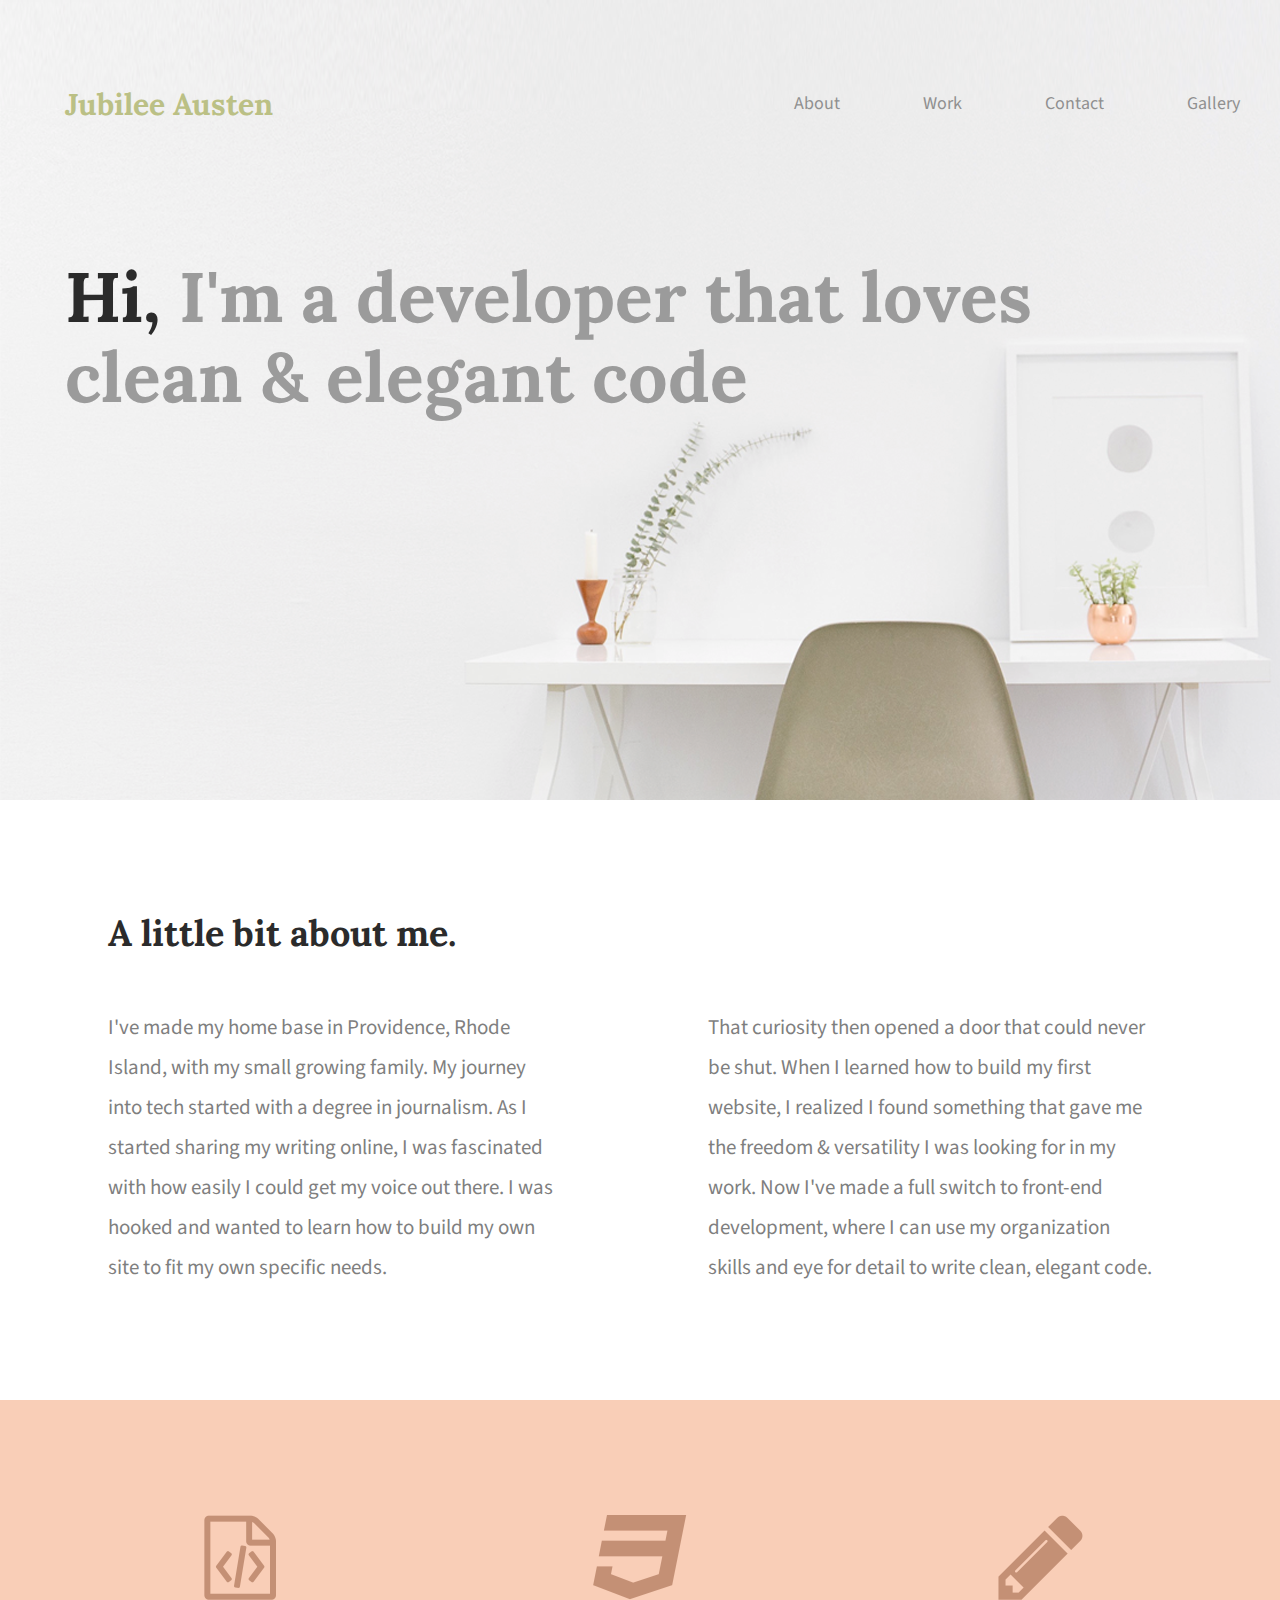
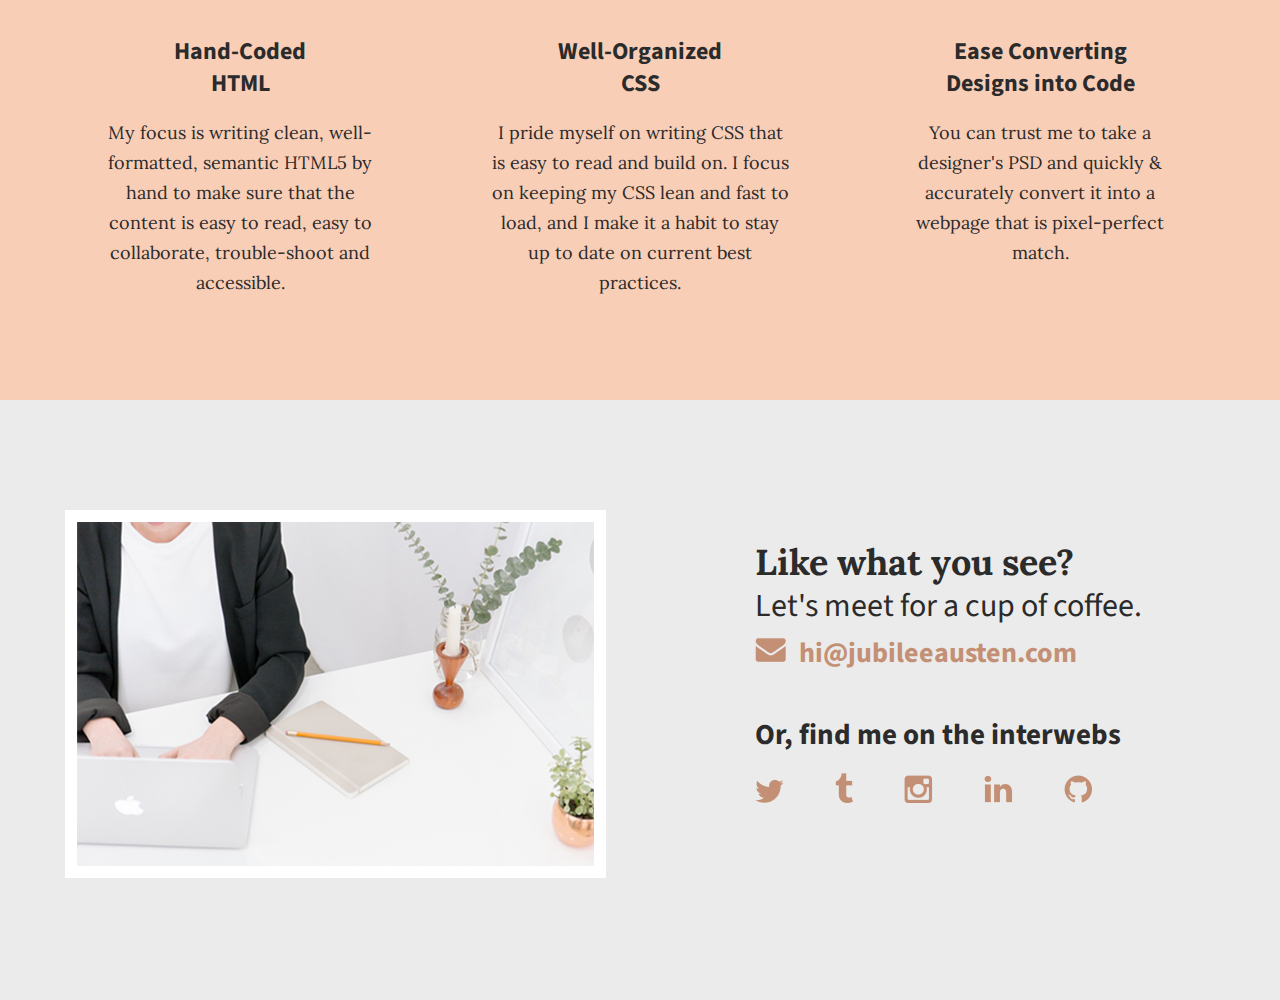
==== index.html @ 4a238ca2 "my first real commit" ====
<!DOCTYPE html>
<html lang="en">
<head>
    <meta charset="UTF-8">
    <meta name="viewport" content="width=device-width, initial-scale=1.0">
    <meta http-equiv="X-UA-Compatible" content="ie=edge">
    <title>Jubilee Austen | Portfolio</title>
    <link rel="stylesheet" href="css/normalize.css">
    <link rel="stylesheet" href="css/main.css">
    <link href='https://fonts.googleapis.com/css?family=Source+Sans+Pro:400,700' rel='stylesheet' type='text/css'>
    <link href="https://fonts.googleapis.com/css?family=Lora:400,700&display=swap" rel="stylesheet" type="text/css">
</head>
    <body>
        <header id="header">
                <div class="full-width">
                    <div class="half-width">
                        <h1>Jubilee Austen</h1>
                    </div>
                    <div class="half-width">
                        <nav class="nav">
                            <ul>
                                <li><a href="#about">About</a></li>
                                <li><a href="#work">Work</a></li>
                                <li><a href="#contact">Contact</a></li>
                                <li><a href="gallery/index.html">Gallery</a></li>
                            </ul>
                        </nav>
                    </div>
                    <h2><span>Hi,</span> I'm a developer that loves<br>clean & elegant code</h2>
                </div>
            </header>
            <main> 
                <section id="about">
                    <div class="full-width">
                            <h2>A little bit about me.</h2>
                        <div class="half-width">
                            <p>I've made my home base in Providence, 
                                Rhode Island, with my small growing family. 
                                My journey into tech started with a degree in journalism. As I started sharing my writing online, I was fascinated with how easily I could get my voice out there. I was hooked and wanted to learn 
                                how to build my own site to fit my own specific needs.</p>
                        </div>
                    <div class="half-width">
                        <p>
                        That curiosity then opened a door that could never be shut. 
                        When I learned how to build my first website, 
                        I realized I found something that gave me the freedom & versatility I was looking for in my work. 
                        Now I've made a full switch to front-end development, where I can use my organization skills and eye for detail to write clean, 
                        elegant code.
                        </p>
                    </div>    
                </div>
                </section>
        
                <section id="work">
                <div class="full-width">
                    <div class="third-width">
                        <img src="img/html-icon.png" alt="HTML Icon">
                        <h3>Hand-Coded<br>HTML</h3>
                        <p>My focus is writing clean, well-formatted, 
                            semantic HTML5 by hand to make sure that the content is easy to read, 
                            easy to collaborate, 
                            trouble-shoot and accessible.</p>
                    </div>
                    <div class="third-width">
                        <img src="img/css-icon.png" alt="CSS Icon">
                        <h3>Well-Organized<br>CSS</h3>
                        <p>I pride myself on writing CSS that is easy to read and build on. 
                            I focus on keeping my CSS lean and fast to load, 
                            and I make it a habit to stay up to date on current best practices.</p>
                    </div>
                    <div class="third-width">
                        <img src="img/pencil-icon.png" alt="Pencil Icon">
                        <h3>Ease Converting<br>Designs into Code</h3>
                        <p>You can trust me to take a designer's PSD 
                            and quickly & accurately convert it into a 
                            webpage that is pixel-perfect match.</p>
                    </div>
                </div>  
                </section>
        
                <footer id="contact">
                    <div class="full-width">
                        <div class="half-width">
                            <img src="img/contact-image.png" alt="Person at Laptop" id="contact-img">
                        </div>
                        <div id="contact-info" class="half-width">
                            <h2>Like what you see?</h2>
                            <h3 id="email-header">Let's meet for a cup of coffee.</h3>
                            <img id="envelope" src="img/envelope.png" alt="Envelope Icon">
                            <a href="maileto:hi@jubileeausten.com">hi@jubileeausten.com</a>
                            <h3 id="socialmedia-header">Or, find me on the interwebs</h3>
                            <ul>
                                <li><a href="https://twitter.com/" target="_blank"><img src="img/twitter.png" alt="Twitter Icon"></a></li>
                                <li><a href="https://www.tumblr.com/" target="_blank"><img src="img/tumblr.png" alt="Tumblr Icon"></a></li>
                                <li><a href="https://www.instagram.com/" target="_blank"><img src="img/instagram.png" alt="Instagram Icon"></a></li>
                                <li><a href="https://www.linkedin.com" target="_blank"><img src="img/linkedin.png" alt="LinkdIn Icon"></a></li>
                                <li><a href="https://www.github.com" target="_blank"><img src="img/github.png" alt="Github Icon"></a></li>
                            </ul>
                            
                        </div>
                    </div>
                </footer>
            </main>     
        </body>
    </html>
---- css/main.css ----
/* BASE STYLES */

body {
    font-family: 'Source Sans Pro', sans-serif;
    color: #2b2b2b;
}


#about, #work, #contact {
    height: 600px;
}

/* GRID */

.full-width {
    width: 1200px;
    margin: 0 auto;
}


.half-width {
    width: 600px;
    float: left;
}


.third-width {
    width: 400px;
    float: left;
}

/* HEADER SECTION */

header {
    height: 800px;
    background: url('../img/hero.png');
    background-size: cover;
}


header h1 { 
    padding: 65px 0 65px 25px;
    font-size: 30px;
    color: #bbc085;
    font-family: 'Lora', sans-serif;
}


nav {
    float: right; 
    padding: 75px  0px;
}


nav ul li{
    display: inline-block;
}


nav ul li a {
    text-transform: capitalize;
    text-decoration: none;
    font-size: 18px;
    color: #909090;
    padding-left: 80px; 
}



header h2 {
    width: 970px;
    clear: both;
    font-family: 'Lora', sans-serif;
    font-size: 70px;
    line-height: 80px;
    color: #9b9b9b;
    padding: 49px 0 20px 25px;
}


header h2 span {
    color: #2b2b2b;
}


/* ABOUT SECTION */

#about .full-width {
    padding: 80px 0;
}


#about h2 {
    font-family: 'Lora', serif;
    font-size: 36px;
    padding-left: 68px;
}


#about p {
    color: #7f7f7f;
    font-size: 21px;
    line-height: 40px;
    padding-left: 68px;
    padding-right: 87px;
}

/* WORK SECTION */

#work {
    background: #f9ceb7;
}


#work .full-width {
    padding: 115px 0;
    text-align: center;
 
    
}

#work img {
    padding-bottom: 30px;
}


#work h3 {
    font-size: 24px;
    line-height: 32px;
    margin: 0 auto;
    width: 398px;
    
}


#work p {
    font-family: 'Lora', serif;
    font-size: 18px;
    line-height: 30px;
    padding: 0 50px;
    color: #2b2b2b;
}

/* CONTACT SECTION */

#contact {
    background: #ebebeb;
}


#contact .full-width {
    padding: 110px 0;
}


#contact img#contact-img {
    margin-left: 25px;
    border: 12px solid #ffffff;
}


#contact h2, #contact #email-header, 
#contact #socialmedia-header, #contact ul {
    padding-left: 115px;
}


#contact #envelope {
    padding: 0 10px 0 115px;
}


#contact h2 {
    font-family: 'Lora', sans-serif;
    font-size: 36px;
    line-height: 44px;
}


#contact #email-header{
    font-size: 32px;
    font-weight: 400;
    line-height: 44px;
    margin: -30px 0 5px 0;
}


#contact #socialmedia-header {
    font-weight: 700;
    font-size:  29px;
    line-height: 44px;
    margin: 40px 0 0 0;
}


#contact a {
    text-decoration: none;
    color: #c49075;
    font-weight: 700;
    font-size: 28px;
}



#contact ul {
    list-style: none;
}


#contact ul li {
     display: inline-block;
}


#contact ul img {
    font-size: 32px;
    padding-right: 48px;
}

/* GALLERY LAYOUT */

#header-gallery {
    background: none;
    height: 210px;
    clear: both;
}
 #gallery {
   padding-left: 10px;
}

#gallery .tw-1 {
    background: url(../img/art-site.png);
    border-radius: 5px;
    background-size: contain;
    float: left;
    height: 300px;
    margin: 15px 49px;
    padding: -1px 26px;
    transition: all .5s ease-in-out;
}

#gallery .tw-1:hover  {
    -webkit-box-shadow: 10px 10px 24px 3px rgba(0,0,0,0.75);
    -moz-box-shadow: 10px 10px 24px 3px rgba(0,0,0,0.75);
    box-shadow: 10px 10px 24px 3px rgba(0,0,0,0.75);
} 


#gallery .tw-2 {
    background: url(../img/ecommerce-app.png);
    border-radius: 5px;
    background-size: contain;
    float: left;
    height: 300px;
    margin: 15px 49px;
    padding: -1px 26px;
    transition: all .5s ease-in-out;
}

#gallery .tw-2:hover  {
    -webkit-box-shadow: 10px 10px 24px 3px rgba(0,0,0,0.75);
    -moz-box-shadow: 10px 10px 24px 3px rgba(0,0,0,0.75);
    box-shadow: 10px 10px 24px 3px rgba(0,0,0,0.75);
} 

#gallery .tw-3 {
    background: url(../img/hobby-site.png);
    border-radius: 5px;
    background-size: contain;
    float: left;
    height: 300px;
    margin: 15px 49px;
    padding: -1px 26px;
    transition: all .5s ease-in-out;
}

#gallery .tw-3:hover  {
    -webkit-box-shadow: 10px 10px 24px 3px rgba(0,0,0,0.75);
    -moz-box-shadow: 10px 10px 24px 3px rgba(0,0,0,0.75);
    box-shadow: 10px 10px 24px 3px rgba(0,0,0,0.75);
}
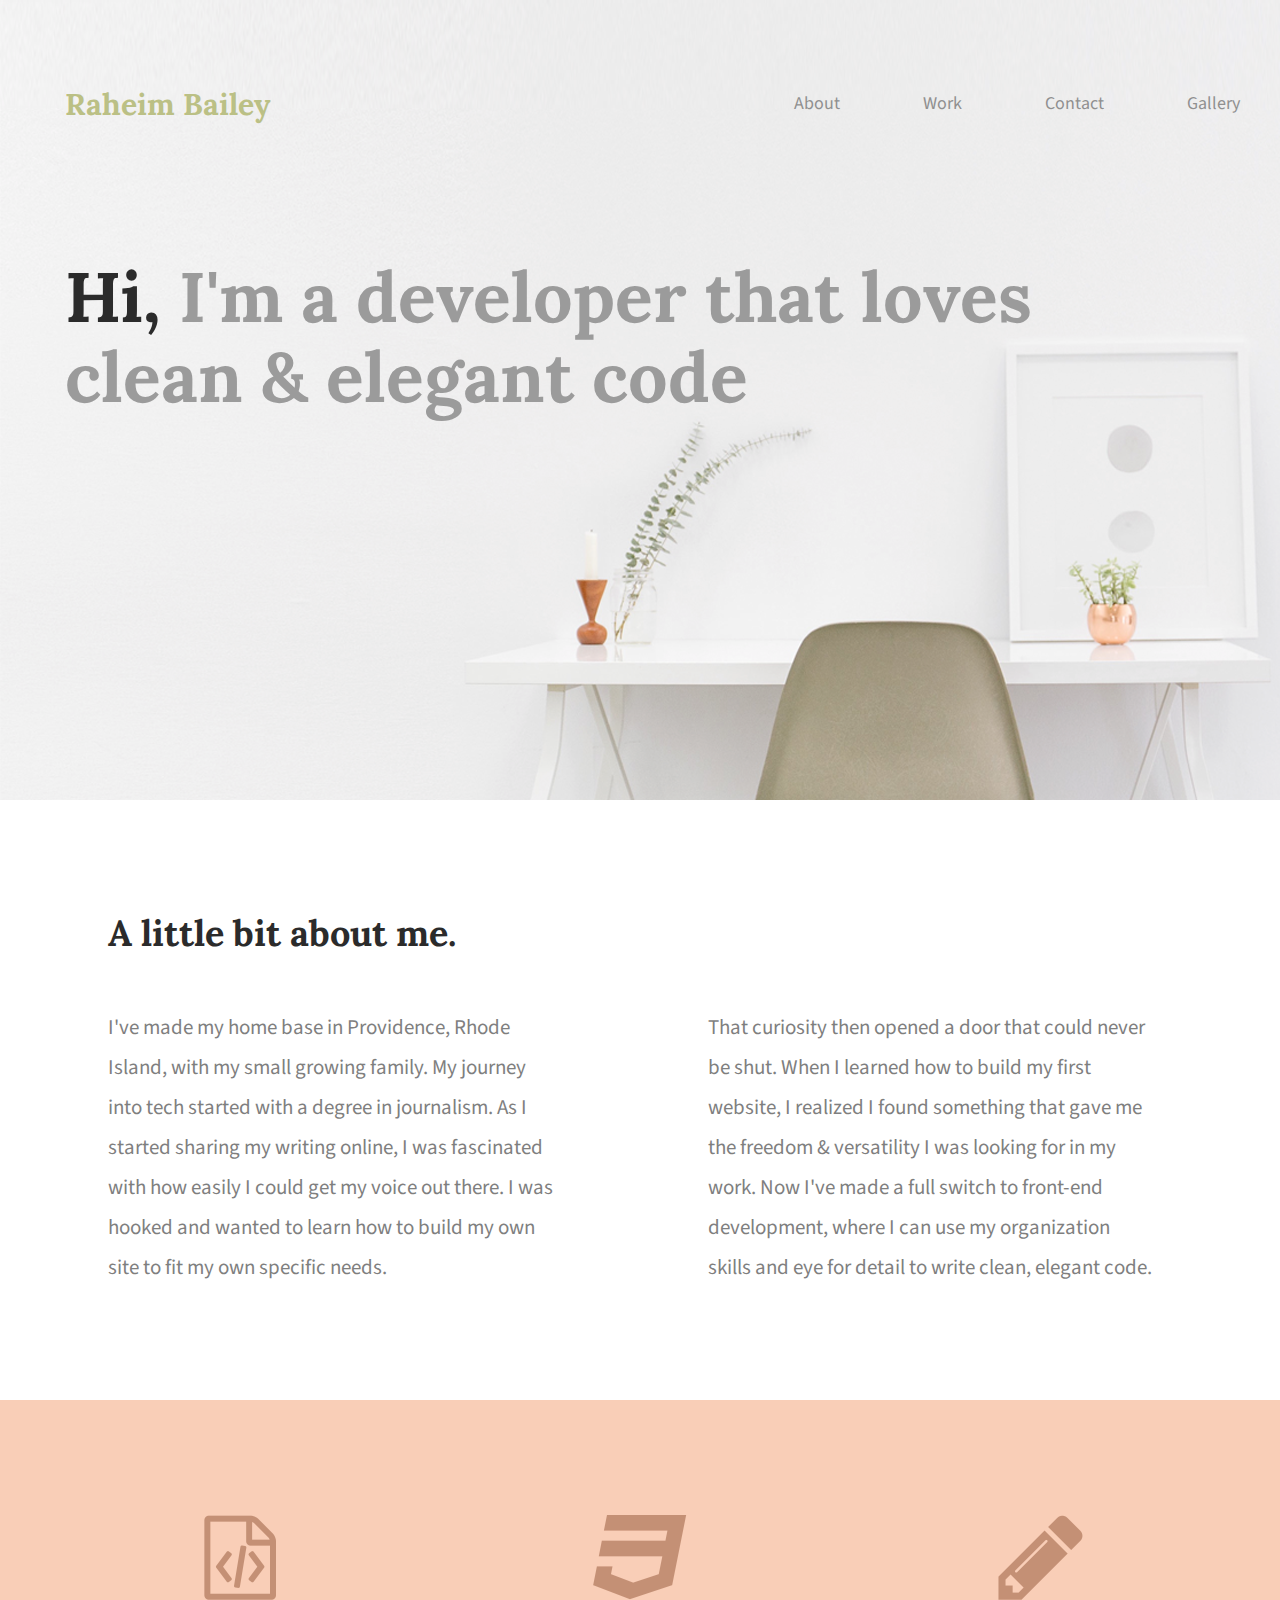
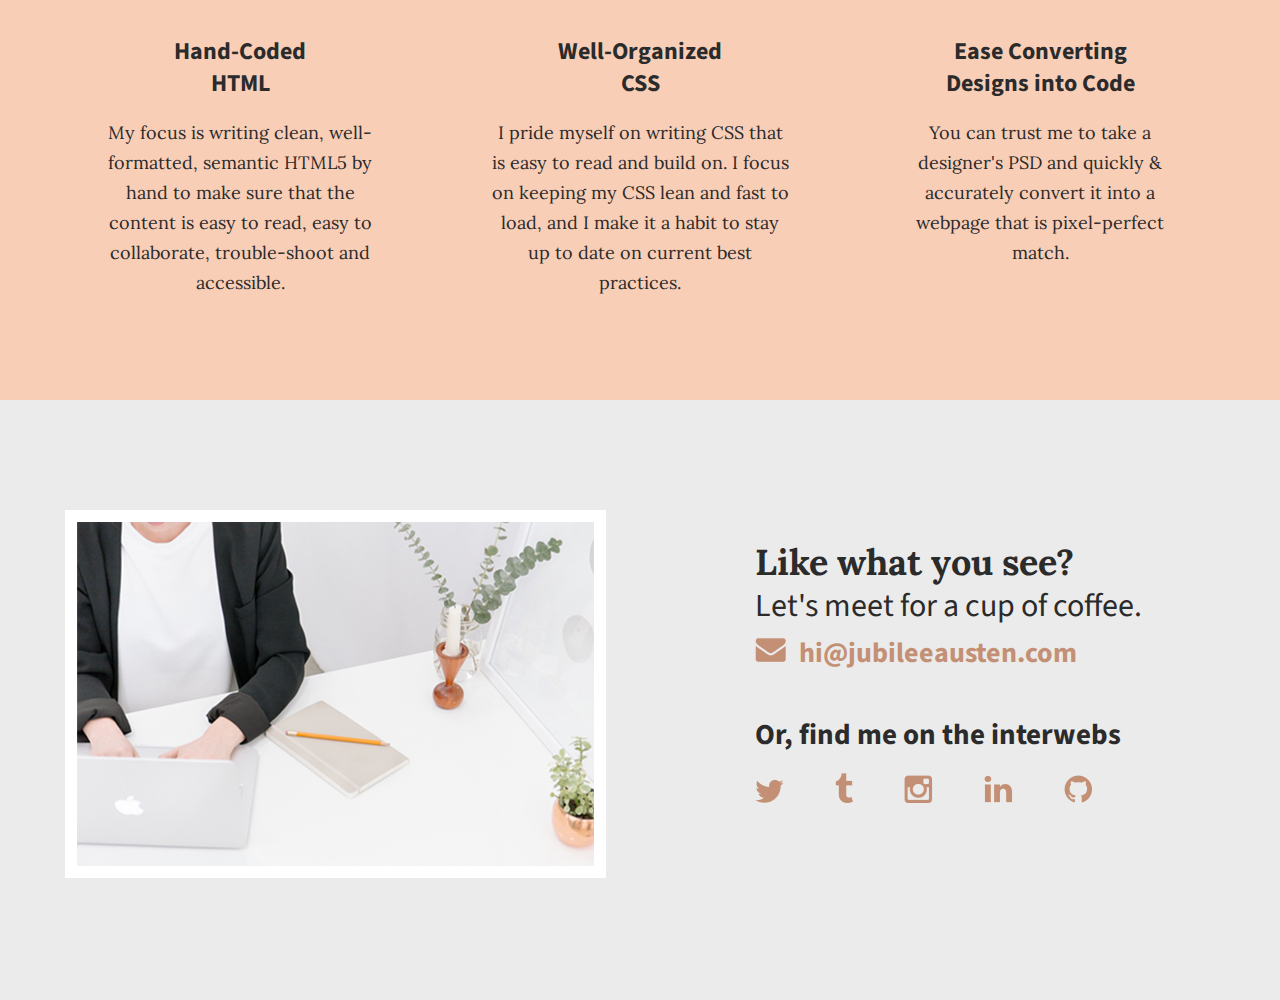
==== commit afd29a08: "changed title" ====
--- a/index.html
+++ b/index.html
@@ -14,7 +14,7 @@
         <header id="header">
                 <div class="full-width">
                     <div class="half-width">
-                        <h1>Jubilee Austen</h1>
+                        <h1>Raheim Bailey</h1>
                     </div>
                     <div class="half-width">
                         <nav class="nav">
--- a/css/main.css
+++ b/css/main.css
@@ -275,9 +275,9 @@
 }
 
 #gallery .tw-3:hover  {
-    -webkit-box-shadow: 10px 10px 24px 3px rgba(0,0,0,0.75);
-    -moz-box-shadow: 10px 10px 24px 3px rgba(0,0,0,0.75);
-    box-shadow: 10px 10px 24px 3px rgba(0,0,0,0.75);
+    -webkit-box-shadow: 10px 10px 24px 3px rgba(0,0,0,0.65);
+    -moz-box-shadow: 10px 10px 24px 3px rgba(0,0,0,0.65);
+    box-shadow: 10px 10px 24px 3px rgba(0,0,0,0.65);
 } 
 
 
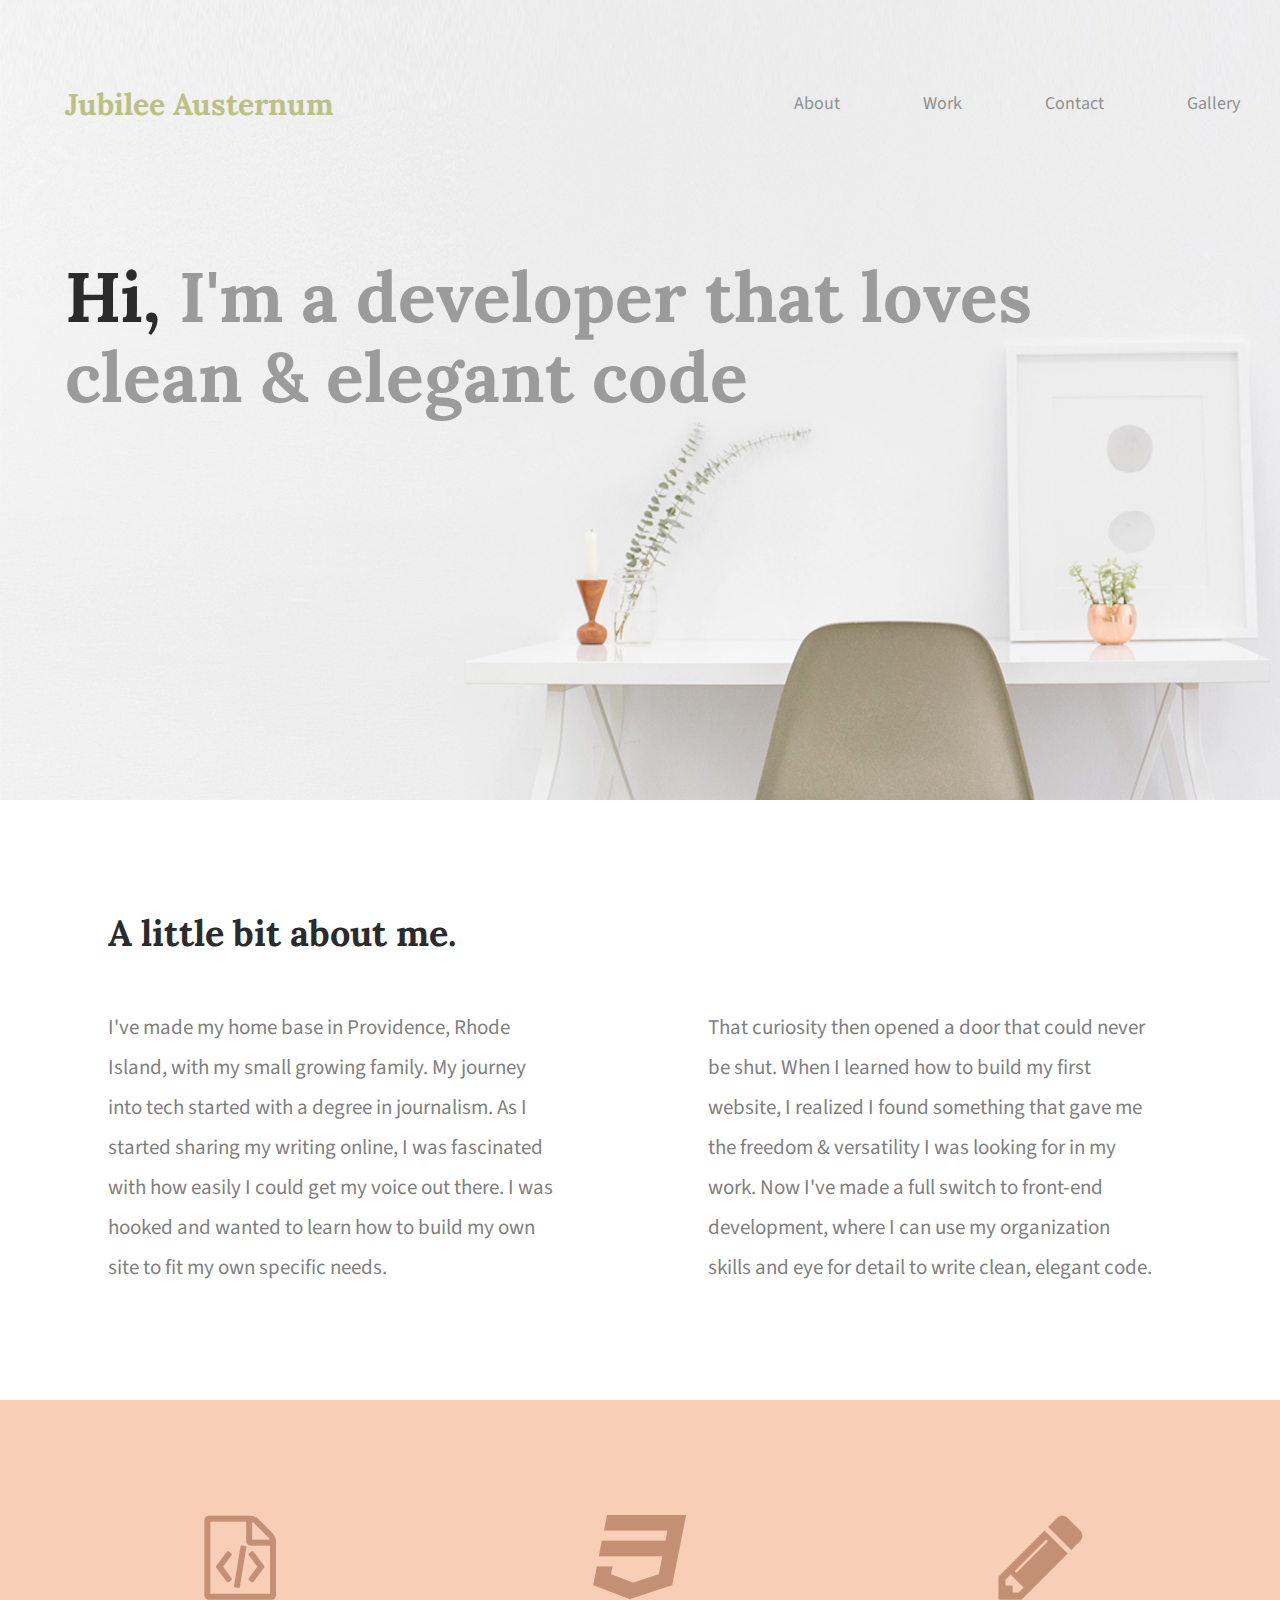
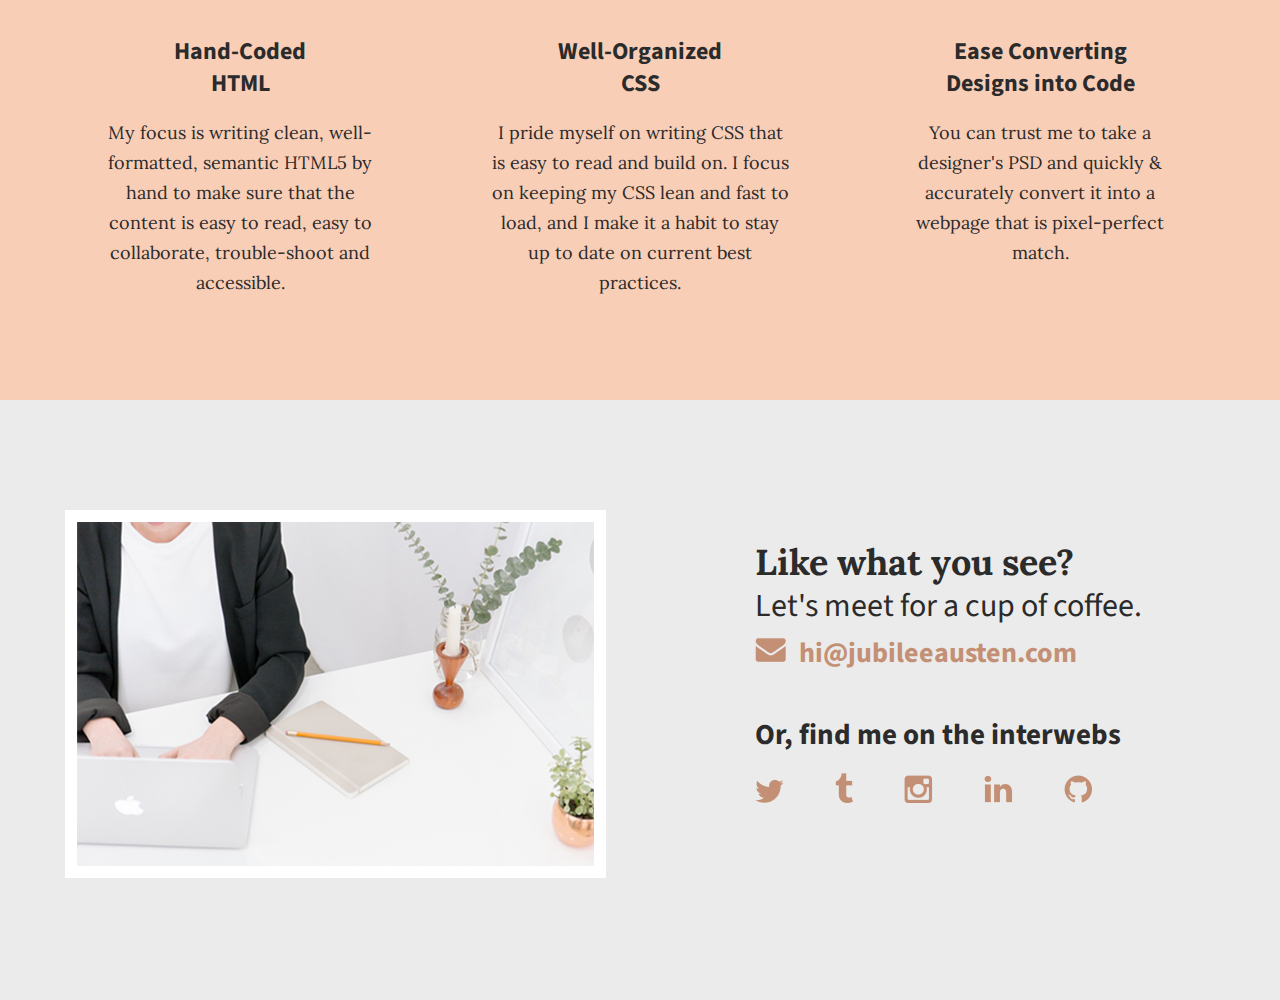
==== commit bc288ad2: "changed title 2" ====
--- a/index.html
+++ b/index.html
@@ -14,7 +14,7 @@
         <header id="header">
                 <div class="full-width">
                     <div class="half-width">
-                        <h1>Raheim Bailey</h1>
+                        <h1>Jubilee Austernum</h1>
                     </div>
                     <div class="half-width">
                         <nav class="nav">
